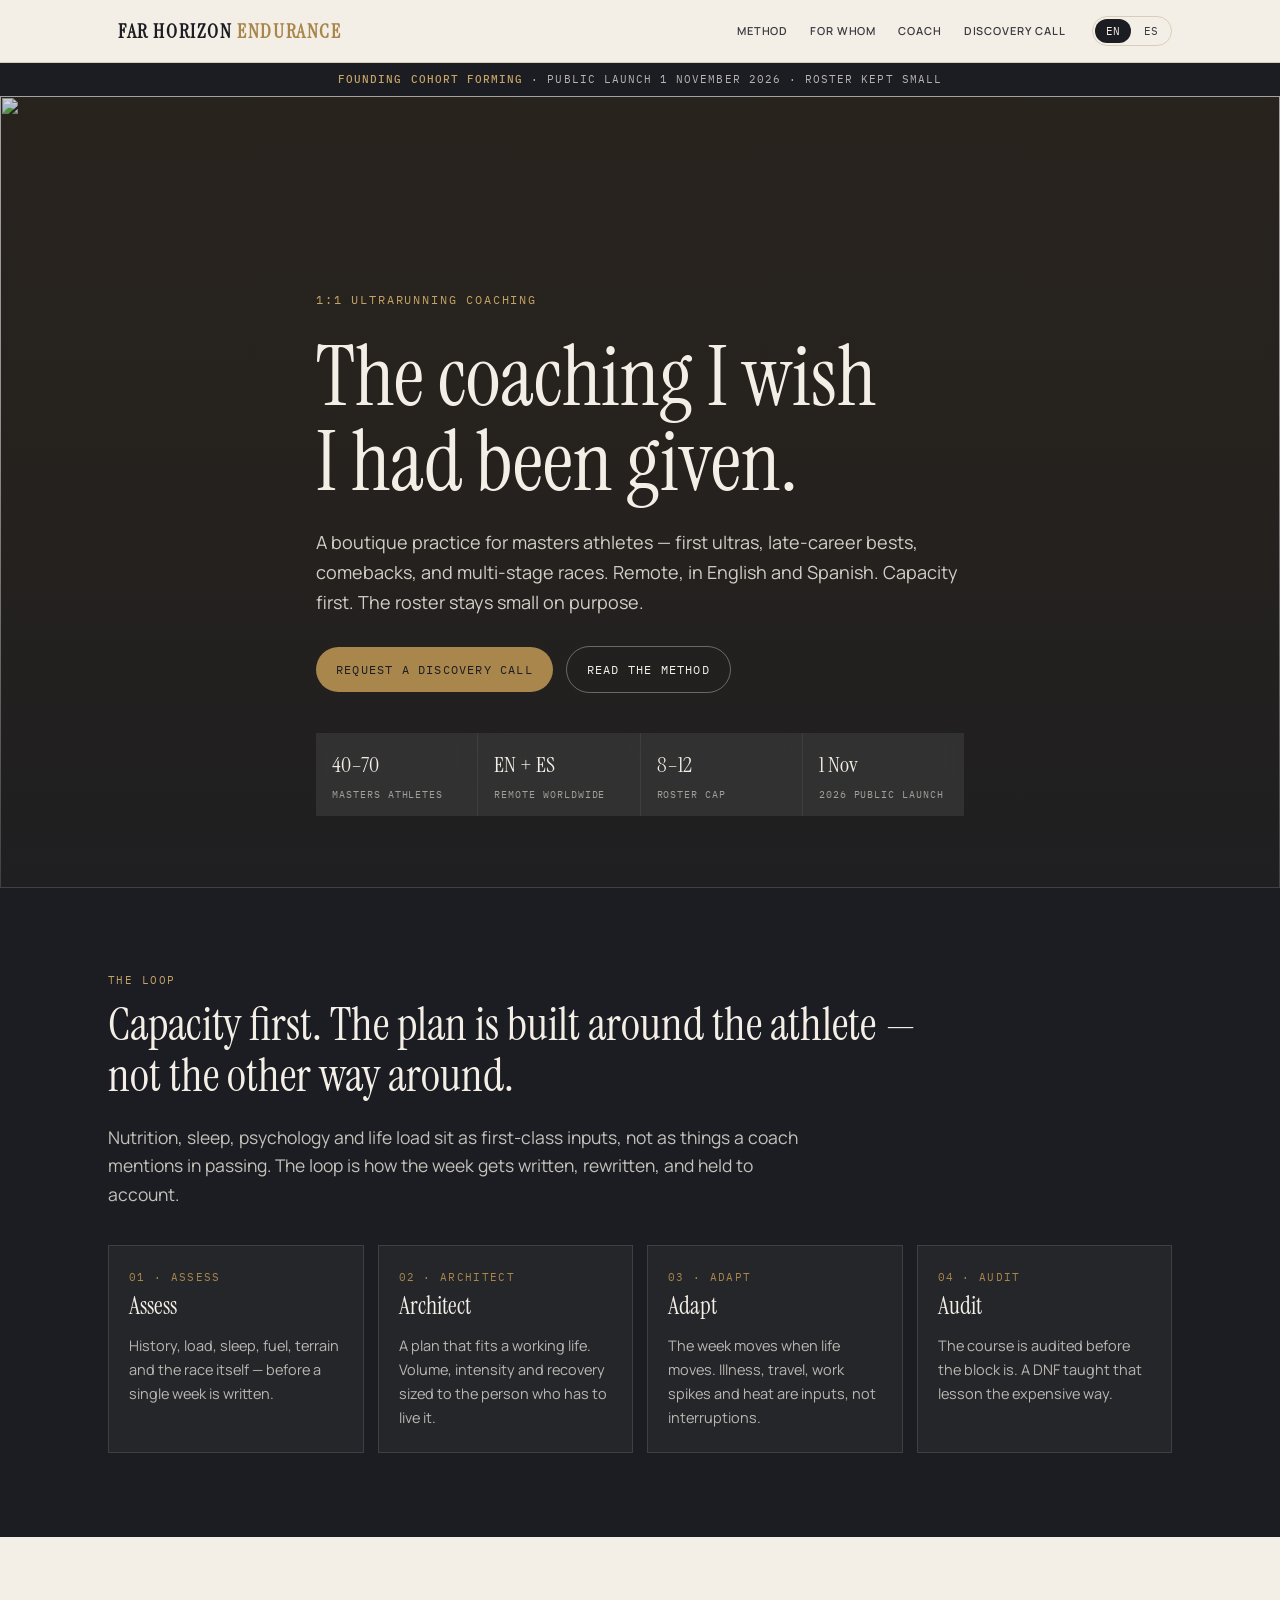
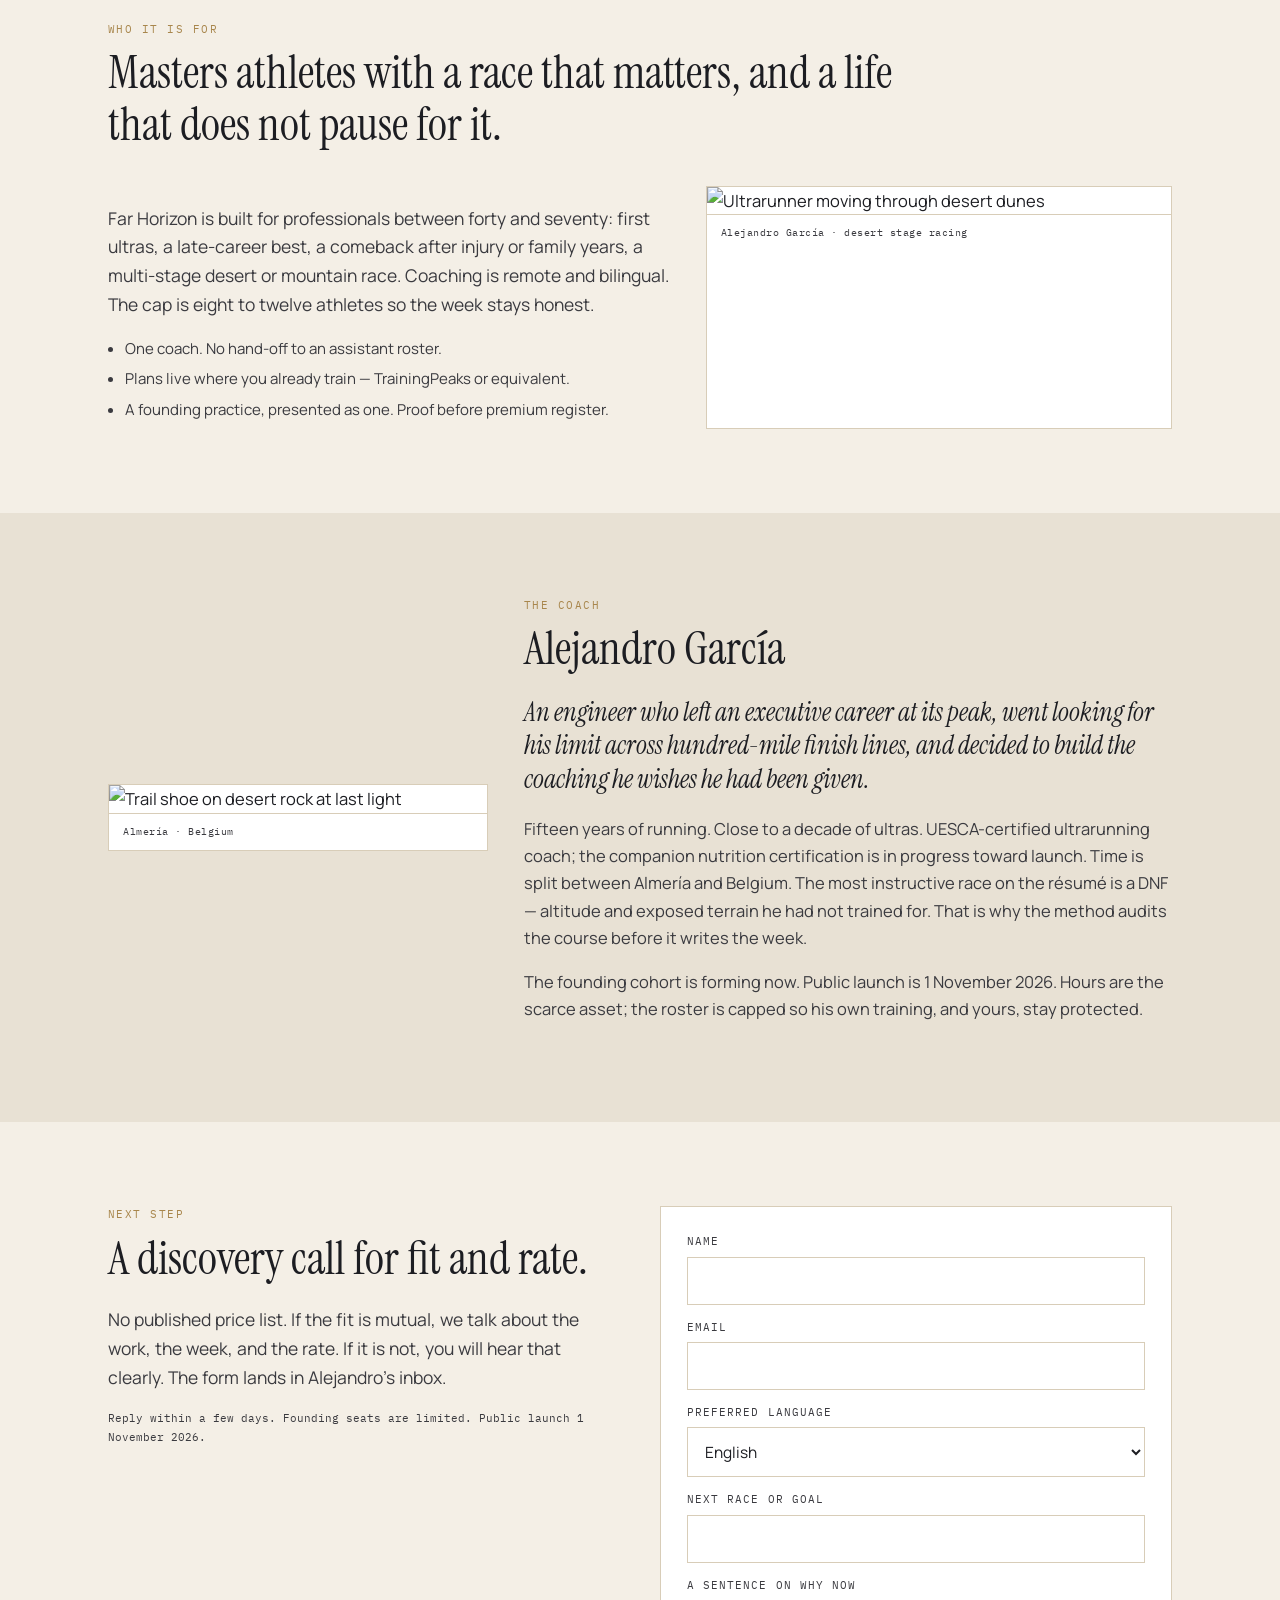
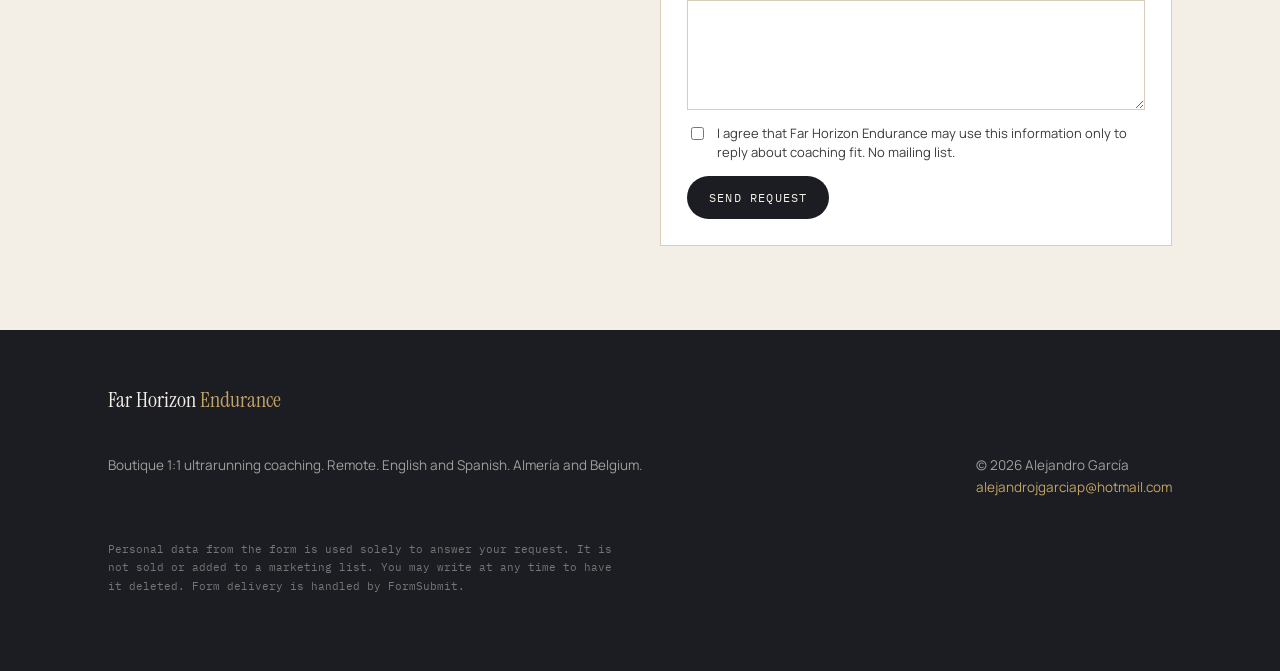
==== index.html @ e3e86d2b "Add launch homepage" ====
<!DOCTYPE html>
<html lang="en" data-lang="en">
<head>
<meta charset="UTF-8" />
<meta name="viewport" content="width=device-width, initial-scale=1" />
<title>Far Horizon Endurance · Ultrarunning coaching</title>
<meta name="description" content="Boutique 1:1 ultrarunning coaching for masters athletes. Remote, in English and Spanish. Founding cohort forming. Public launch 1 November 2026." />
<meta name="theme-color" content="#1C1D22" />
<link rel="preconnect" href="https://fonts.googleapis.com" />
<link rel="preconnect" href="https://fonts.gstatic.com" crossorigin />
<link href="https://fonts.googleapis.com/css2?family=Manrope:wght@400;500;600;700&family=Instrument+Serif:ital@0;1&family=IBM+Plex+Mono:wght@400;500&display=swap" rel="stylesheet" />
<style>
:root{--ink:#1C1D22;--graphite:#3A3A3F;--parchment:#F4EFE6;--sand:#E8E1D4;--dune:#D8CDB8;--gold:#A8864C;--gold-light:#C4A366;--paper:#FFFFFF;--serif:"Instrument Serif",serif;--sans:"Manrope",system-ui,sans-serif;--mono:"IBM Plex Mono",ui-monospace,monospace}
*{box-sizing:border-box}html{scroll-behavior:smooth}body{margin:0;background:var(--parchment);color:var(--ink);font-family:var(--sans);font-size:16.5px;line-height:1.65}
.i-es{display:none}html[data-lang="es"] .i-es{display:revert}html[data-lang="es"] .i-en{display:none}
.wrap{max-width:1120px;margin:0 auto;padding:0 28px}
nav{position:sticky;top:0;z-index:50;background:rgba(244,239,230,.92);backdrop-filter:blur(10px);border-bottom:1px solid var(--dune)}
nav .wrap{display:flex;align-items:center;gap:16px;height:62px}
.wordmark{font-family:var(--serif);font-size:20px;text-decoration:none;color:var(--ink)}
.wordmark em{color:var(--gold);font-style:normal}
nav .links{display:flex;gap:2px;margin-left:auto}
nav a{color:var(--graphite);text-decoration:none;font-size:11px;font-weight:600;letter-spacing:.08em;text-transform:uppercase;padding:6px 10px;border-radius:999px}
nav a:hover{background:var(--sand);color:var(--ink)}
.langs{display:flex;gap:2px;border:1px solid var(--dune);border-radius:999px;padding:2px}
.langs button{border:0;background:transparent;font-family:var(--mono);font-size:11px;padding:5px 11px;border-radius:999px;cursor:pointer;color:var(--graphite)}
.langs button.on{background:var(--ink);color:var(--parchment)}
.ribbon{background:var(--ink);color:rgba(244,239,230,.72);font-family:var(--mono);font-size:10.5px;letter-spacing:.10em;text-transform:uppercase;text-align:center;padding:8px 16px}
.ribbon b{color:var(--gold-light);font-weight:500}
.hero{position:relative;min-height:88vh;display:flex;align-items:flex-end;color:var(--parchment);overflow:hidden;background:#2a241c}
.hero img.bg{position:absolute;inset:0;width:100%;height:100%;object-fit:cover;object-position:center 42%}
.hero .veil{position:absolute;inset:0;background:linear-gradient(180deg,rgba(28,29,34,.18),rgba(28,29,34,.28) 40%,rgba(28,29,34,.78))}
.hero .wrap{position:relative;z-index:2;padding:0 28px 72px}
.kicker{font-family:var(--mono);font-size:11.5px;letter-spacing:.16em;text-transform:uppercase;color:var(--gold-light)}
.hero h1{font-family:var(--serif);font-weight:400;font-size:clamp(42px,7vw,84px);line-height:1.02;margin:.28em 0 .28em}
.hero p.lead{max-width:36em;color:rgba(244,239,230,.84);font-size:18px;margin:0 0 28px}
.cta{display:inline-flex;align-items:center;background:var(--gold);color:var(--ink);text-decoration:none;font-family:var(--mono);font-size:12px;letter-spacing:.10em;text-transform:uppercase;padding:13px 20px;border-radius:999px}
.cta.ghost{background:transparent;color:var(--parchment);border:1px solid rgba(244,239,230,.35);margin-left:10px}
.herometa{display:flex;flex-wrap:wrap;gap:1px;margin-top:40px;max-width:720px;background:rgba(244,239,230,.14)}
.herometa .hs{flex:1 1 160px;background:rgba(28,29,34,.35);backdrop-filter:blur(6px);padding:14px 16px}
.herometa .n{font-family:var(--serif);font-size:22px}
.herometa .l{font-family:var(--mono);font-size:9.5px;letter-spacing:.10em;text-transform:uppercase;color:rgba(244,239,230,.58);margin-top:3px}
section{padding:84px 0}section.alt{background:var(--sand)}section.dark{background:var(--ink);color:var(--parchment)}
h2{font-family:var(--serif);font-weight:400;font-size:clamp(30px,4.2vw,46px);line-height:1.12;margin:.2em 0 .45em;max-width:18em}
h3{font-family:var(--serif);font-weight:400;font-size:24px;margin:0 0 .3em}
.lead{max-width:700px;color:var(--graphite);font-size:17.5px}section.dark .lead{color:rgba(244,239,230,.78)}
.mlabel{font-family:var(--mono);font-size:10.5px;letter-spacing:.14em;text-transform:uppercase;color:var(--gold)}section.dark .mlabel{color:var(--gold-light)}
.steps{display:grid;grid-template-columns:repeat(4,1fr);gap:14px;margin-top:36px}
.step{background:var(--paper);border:1px solid var(--dune);padding:22px 20px}section.dark .step{background:rgba(244,239,230,.04);border-color:rgba(244,239,230,.12)}
.step .num{font-family:var(--mono);font-size:11px;color:var(--gold);letter-spacing:.12em}
.step p{color:var(--graphite);font-size:14.5px;margin:.55em 0 0}section.dark .step p{color:rgba(244,239,230,.72)}
.who{display:grid;grid-template-columns:1.1fr .9fr;gap:28px;margin-top:36px}
.card{background:var(--paper);border:1px solid var(--dune);padding:26px}
ul.clean{margin:.4em 0 0;padding-left:1.15em;color:var(--graphite);font-size:15px}ul.clean li{margin:.4em 0}
.photo{margin:0;border:1px solid var(--dune);background:var(--paper);overflow:hidden}
.photo img{display:block;width:100%;height:auto}
.photo figcaption{font-family:var(--mono);font-size:10px;letter-spacing:.05em;color:var(--graphite);padding:10px 14px;border-top:1px solid var(--dune)}
.coach{display:grid;grid-template-columns:minmax(240px,380px) 1fr;gap:36px;align-items:center}
.prose p{color:var(--graphite);margin:0 0 1em}
blockquote{font-family:var(--serif);font-style:italic;font-size:26px;line-height:1.3;margin:0 0 18px}
form{display:grid;gap:14px}
label{font-family:var(--mono);font-size:10.5px;letter-spacing:.10em;text-transform:uppercase;color:var(--graphite);display:grid;gap:6px}
input,select,textarea{font-family:var(--sans);font-size:15.5px;padding:12px 13px;border:1px solid var(--dune);background:var(--paper);color:var(--ink)}
textarea{min-height:110px;resize:vertical}
.consent{display:flex;gap:10px;align-items:flex-start;font-size:13px;color:var(--graphite);letter-spacing:0;text-transform:none;font-family:var(--sans);line-height:1.45}
button[type=submit]{justify-self:start;background:var(--ink);color:var(--parchment);border:0;font-family:var(--mono);font-size:12px;letter-spacing:.10em;text-transform:uppercase;padding:14px 22px;border-radius:999px;cursor:pointer}
.fine{font-family:var(--mono);font-size:11px;color:var(--graphite);line-height:1.7;margin-top:10px}
footer{background:var(--ink);color:rgba(244,239,230,.62);padding:52px 0 64px;font-size:13.5px}
footer .wordmark{color:var(--parchment);font-size:22px}footer a{color:var(--gold-light);text-decoration:none}
.footgrid{display:flex;justify-content:space-between;gap:24px;flex-wrap:wrap;margin-top:22px}
.callgrid{display:grid;grid-template-columns:1fr 1fr;gap:40px;align-items:start}
@media (max-width:860px){.callgrid,.who,.coach{grid-template-columns:1fr}nav .links{display:none}.steps{grid-template-columns:1fr 1fr}.cta.ghost{margin-left:0;margin-top:10px;display:inline-flex}}
@media (max-width:520px){.steps{grid-template-columns:1fr}}
</style>
</head>
<body>
<nav><div class="wrap">
<a class="wordmark" href="#">Far Horizon <em>Endurance</em></a>
<div class="links">
<a href="#method"><span class="i-en">Method</span><span class="i-es">Método</span></a>
<a href="#who"><span class="i-en">For whom</span><span class="i-es">Para quién</span></a>
<a href="#coach">Coach</a>
<a href="#call"><span class="i-en">Discovery call</span><span class="i-es">Llamada</span></a>
</div>
<div class="langs"><button id="b-en" class="on" type="button" onclick="setLang('en')">EN</button><button id="b-es" type="button" onclick="setLang('es')">ES</button></div>
</div></nav>
<div class="ribbon"><span class="i-en"><b>Founding cohort forming</b> · public launch 1 November 2026 · roster kept small</span><span class="i-es"><b>Cohorte fundacional en formación</b> · lanzamiento público 1 de noviembre 2026 · roster deliberadamente pequeño</span></div>
<header class="hero">
<img class="bg" alt="" src="img/horizon.jpg" />
<div class="veil"></div>
<div class="wrap">
<div class="kicker"><span class="i-en">1:1 ultrarunning coaching</span><span class="i-es">Coaching 1:1 de ultrarunning</span></div>
<h1><span class="i-en">The coaching I wish<br>I had been given.</span><span class="i-es">El coaching que me<br>hubiera gustado tener.</span></h1>
<p class="lead"><span class="i-en">A boutique practice for masters athletes — first ultras, late-career bests, comebacks, and multi-stage races. Remote, in English and Spanish. Capacity first. The roster stays small on purpose.</span><span class="i-es">Una práctica boutique para atletas máster — primeros ultras, mejores marcas tardías, regresos y carreras por etapas. En remoto, en inglés y español. Primero la capacidad. El roster se mantiene pequeño a propósito.</span></p>
<a class="cta" href="#call"><span class="i-en">Request a discovery call</span><span class="i-es">Pedir una llamada de descubrimiento</span></a>
<a class="cta ghost" href="#method"><span class="i-en">Read the method</span><span class="i-es">Leer el método</span></a>
<div class="herometa">
<div class="hs"><div class="n">40–70</div><div class="l"><span class="i-en">Masters athletes</span><span class="i-es">Atletas máster</span></div></div>
<div class="hs"><div class="n">EN + ES</div><div class="l"><span class="i-en">Remote worldwide</span><span class="i-es">Remoto en todo el mundo</span></div></div>
<div class="hs"><div class="n">8–12</div><div class="l"><span class="i-en">Roster cap</span><span class="i-es">Tope de roster</span></div></div>
<div class="hs"><div class="n">1 Nov</div><div class="l"><span class="i-en">2026 public launch</span><span class="i-es">Lanzamiento público 2026</span></div></div>
</div></div></header>
<section id="method" class="dark"><div class="wrap">
<div class="mlabel"><span class="i-en">The loop</span><span class="i-es">El ciclo</span></div>
<h2><span class="i-en">Capacity first. The plan is built around the athlete — not the other way around.</span><span class="i-es">Primero la capacidad. El plan se construye alrededor del atleta — no al revés.</span></h2>
<p class="lead"><span class="i-en">Nutrition, sleep, psychology and life load sit as first-class inputs, not as things a coach mentions in passing. The loop is how the week gets written, rewritten, and held to account.</span><span class="i-es">Nutrición, sueño, psicología y carga vital entran como insumos de primer orden, no como algo que el coach menciona de pasada. El ciclo es cómo se escribe, se reescribe y se rinde cuentas de cada semana.</span></p>
<div class="steps">
<div class="step"><div class="num">01 · ASSESS</div><h3><span class="i-en">Assess</span><span class="i-es">Evaluar</span></h3><p><span class="i-en">History, load, sleep, fuel, terrain and the race itself — before a single week is written.</span><span class="i-es">Historia, carga, sueño, nutrición, terreno y la propia carrera — antes de escribir una sola semana.</span></p></div>
<div class="step"><div class="num">02 · ARCHITECT</div><h3><span class="i-en">Architect</span><span class="i-es">Arquitectar</span></h3><p><span class="i-en">A plan that fits a working life. Volume, intensity and recovery sized to the person who has to live it.</span><span class="i-es">Un plan que cabe en una vida laboral. Volumen, intensidad y recuperación a la medida de quien tiene que vivirlo.</span></p></div>
<div class="step"><div class="num">03 · ADAPT</div><h3><span class="i-en">Adapt</span><span class="i-es">Adaptar</span></h3><p><span class="i-en">The week moves when life moves. Illness, travel, work spikes and heat are inputs, not interruptions.</span><span class="i-es">La semana se mueve cuando se mueve la vida. Enfermedad, viajes, picos de trabajo y calor son insumos, no interrupciones.</span></p></div>
<div class="step"><div class="num">04 · AUDIT</div><h3><span class="i-en">Audit</span><span class="i-es">Auditar</span></h3><p><span class="i-en">The course is audited before the block is. A DNF taught that lesson the expensive way.</span><span class="i-es">Se audita el recorrido antes que el bloque. Un DNF enseñó esa lección de la forma más cara.</span></p></div>
</div></div></section>
<section id="who"><div class="wrap">
<div class="mlabel"><span class="i-en">Who it is for</span><span class="i-es">Para quién</span></div>
<h2><span class="i-en">Masters athletes with a race that matters, and a life that does not pause for it.</span><span class="i-es">Atletas máster con una carrera que importa, y una vida que no se detiene por ella.</span></h2>
<div class="who"><div>
<p class="lead"><span class="i-en">Far Horizon is built for professionals between forty and seventy: first ultras, a late-career best, a comeback after injury or family years, a multi-stage desert or mountain race. Coaching is remote and bilingual. The cap is eight to twelve athletes so the week stays honest.</span><span class="i-es">Far Horizon está pensado para profesionales entre cuarenta y setenta años: un primer ultra, una mejor marca tardía, un regreso tras lesión o años de familia, una carrera por etapas en desierto o montaña. El coaching es remoto y bilingüe. El tope es de ocho a doce atletas para que la semana se mantenga honesta.</span></p>
<ul class="clean">
<li><span class="i-en">One coach. No hand-off to an assistant roster.</span><span class="i-es">Un solo coach. Sin ceder el roster a un asistente.</span></li>
<li><span class="i-en">Plans live where you already train — TrainingPeaks or equivalent.</span><span class="i-es">Los planes viven donde ya entrenas — TrainingPeaks o equivalente.</span></li>
<li><span class="i-en">A founding practice, presented as one. Proof before premium register.</span><span class="i-es">Una práctica fundacional, presentada como tal. Prueba antes que registro premium.</span></li>
</ul></div>
<figure class="photo"><img alt="Ultrarunner moving through desert dunes" src="img/alejandro-dunes.jpg" /><figcaption><span class="i-en">Alejandro García · desert stage racing</span><span class="i-es">Alejandro García · carreras por etapas en desierto</span></figcaption></figure>
</div></div></section>
<section id="coach" class="alt"><div class="wrap coach">
<figure class="photo"><img alt="Trail shoe on desert rock at last light" src="img/shoe.jpg" /><figcaption>Almería · Belgium</figcaption></figure>
<div class="prose">
<div class="mlabel"><span class="i-en">The coach</span><span class="i-es">El coach</span></div>
<h2>Alejandro García</h2>
<blockquote><span class="i-en">An engineer who left an executive career at its peak, went looking for his limit across hundred-mile finish lines, and decided to build the coaching he wishes he had been given.</span><span class="i-es">Un ingeniero que dejó una carrera ejecutiva en su cúspide, salió a buscar su límite a través de metas de cien millas, y decidió construir el coaching que le hubiera gustado tener.</span></blockquote>
<p><span class="i-en">Fifteen years of running. Close to a decade of ultras. UESCA-certified ultrarunning coach; the companion nutrition certification is in progress toward launch. Time is split between Almería and Belgium. The most instructive race on the résumé is a DNF — altitude and exposed terrain he had not trained for. That is why the method audits the course before it writes the week.</span><span class="i-es">Quince años corriendo. Cerca de una década de ultras. Coach de ultrarunning certificado por UESCA; la certificación compañera de nutrición avanza hacia el lanzamiento. El tiempo se reparte entre Almería y Bélgica. La carrera más instructiva del currículum es un DNF — altitud y terreno expuesto para los que no había entrenado. Por eso el método audita el recorrido antes de escribir la semana.</span></p>
<p><span class="i-en">The founding cohort is forming now. Public launch is 1 November 2026. Hours are the scarce asset; the roster is capped so his own training, and yours, stay protected.</span><span class="i-es">La cohorte fundacional se está formando ahora. El lanzamiento público es el 1 de noviembre de 2026. Las horas son el activo escaso; el roster está limitado para que su propio entrenamiento, y el tuyo, queden protegidos.</span></p>
</div></div></section>
<section id="call"><div class="wrap callgrid">
<div>
<div class="mlabel"><span class="i-en">Next step</span><span class="i-es">Siguiente paso</span></div>
<h2><span class="i-en">A discovery call for fit and rate.</span><span class="i-es">Una llamada de descubrimiento para encaje y tarifa.</span></h2>
<p class="lead"><span class="i-en">No published price list. If the fit is mutual, we talk about the work, the week, and the rate. If it is not, you will hear that clearly. The form lands in Alejandro’s inbox.</span><span class="i-es">No hay lista de precios publicada. Si el encaje es mutuo, hablamos del trabajo, de la semana y de la tarifa. Si no lo es, lo oirás con claridad. El formulario llega a la bandeja de Alejandro.</span></p>
<p class="fine"><span class="i-en">Reply within a few days. Founding seats are limited. Public launch 1 November 2026.</span><span class="i-es">Respuesta en unos días. Las plazas fundacionales son limitadas. Lanzamiento público el 1 de noviembre de 2026.</span></p>
</div>
<div class="card">
<form action="https://formsubmit.co/alejandrojgarciap@hotmail.com" method="POST">
<input type="hidden" name="_subject" value="Far Horizon — discovery call" />
<input type="hidden" name="_captcha" value="false" />
<input type="hidden" name="_template" value="table" />
<input type="text" name="_honey" style="display:none" tabindex="-1" autocomplete="off" />
<label><span class="i-en">Name</span><span class="i-es">Nombre</span><input required name="name" autocomplete="name" /></label>
<label><span class="i-en">Email</span><span class="i-es">Correo</span><input required type="email" name="email" autocomplete="email" /></label>
<label><span class="i-en">Preferred language</span><span class="i-es">Idioma preferido</span>
<select name="language"><option>English</option><option>Español</option><option>EN / ES</option></select></label>
<label><span class="i-en">Next race or goal</span><span class="i-es">Próxima carrera o objetivo</span><input name="goal" /></label>
<label><span class="i-en">A sentence on why now</span><span class="i-es">Una frase sobre el porqué ahora</span><textarea name="message"></textarea></label>
<label class="consent"><input required type="checkbox" name="consent" value="yes" />
<span class="i-en">I agree that Far Horizon Endurance may use this information only to reply about coaching fit. No mailing list.</span>
<span class="i-es">Acepto que Far Horizon Endurance use esta información solo para responder sobre el encaje de coaching. Sin lista de correo.</span></label>
<button type="submit"><span class="i-en">Send request</span><span class="i-es">Enviar solicitud</span></button>
</form>
</div></div></section>
<footer><div class="wrap">
<div class="wordmark">Far Horizon <em style="color:var(--gold-light);font-style:normal">Endurance</em></div>
<div class="footgrid">
<p><span class="i-en">Boutique 1:1 ultrarunning coaching. Remote. English and Spanish. Almería and Belgium.</span><span class="i-es">Coaching boutique 1:1 de ultrarunning. Remoto. Inglés y español. Almería y Bélgica.</span></p>
<p>© 2026 Alejandro García<br><a href="mailto:alejandrojgarciap@hotmail.com">alejandrojgarciap@hotmail.com</a></p>
</div>
<p class="fine" style="color:rgba(244,239,230,.42);margin-top:28px;max-width:46em"><span class="i-en">Personal data from the form is used solely to answer your request. It is not sold or added to a marketing list. You may write at any time to have it deleted. Form delivery is handled by FormSubmit.</span><span class="i-es">Los datos del formulario se usan solo para responder a tu solicitud. No se venden ni se añaden a una lista de marketing. Puedes escribir en cualquier momento para pedir su eliminación. El envío lo gestiona FormSubmit.</span></p>
</div></footer>
<script>
function setLang(l){document.documentElement.lang=l;document.documentElement.setAttribute('data-lang',l);document.getElementById('b-en').classList.toggle('on',l==='en');document.getElementById('b-es').classList.toggle('on',l==='es');try{localStorage.setItem('fh-lang',l)}catch(e){}}
(function(){try{var s=localStorage.getItem('fh-lang');if(!s&&navigator.language&&navigator.language.toLowerCase().startsWith('es'))s='es';if(s==='es')setLang('es')}catch(e){}})();
</script>
</body></html>
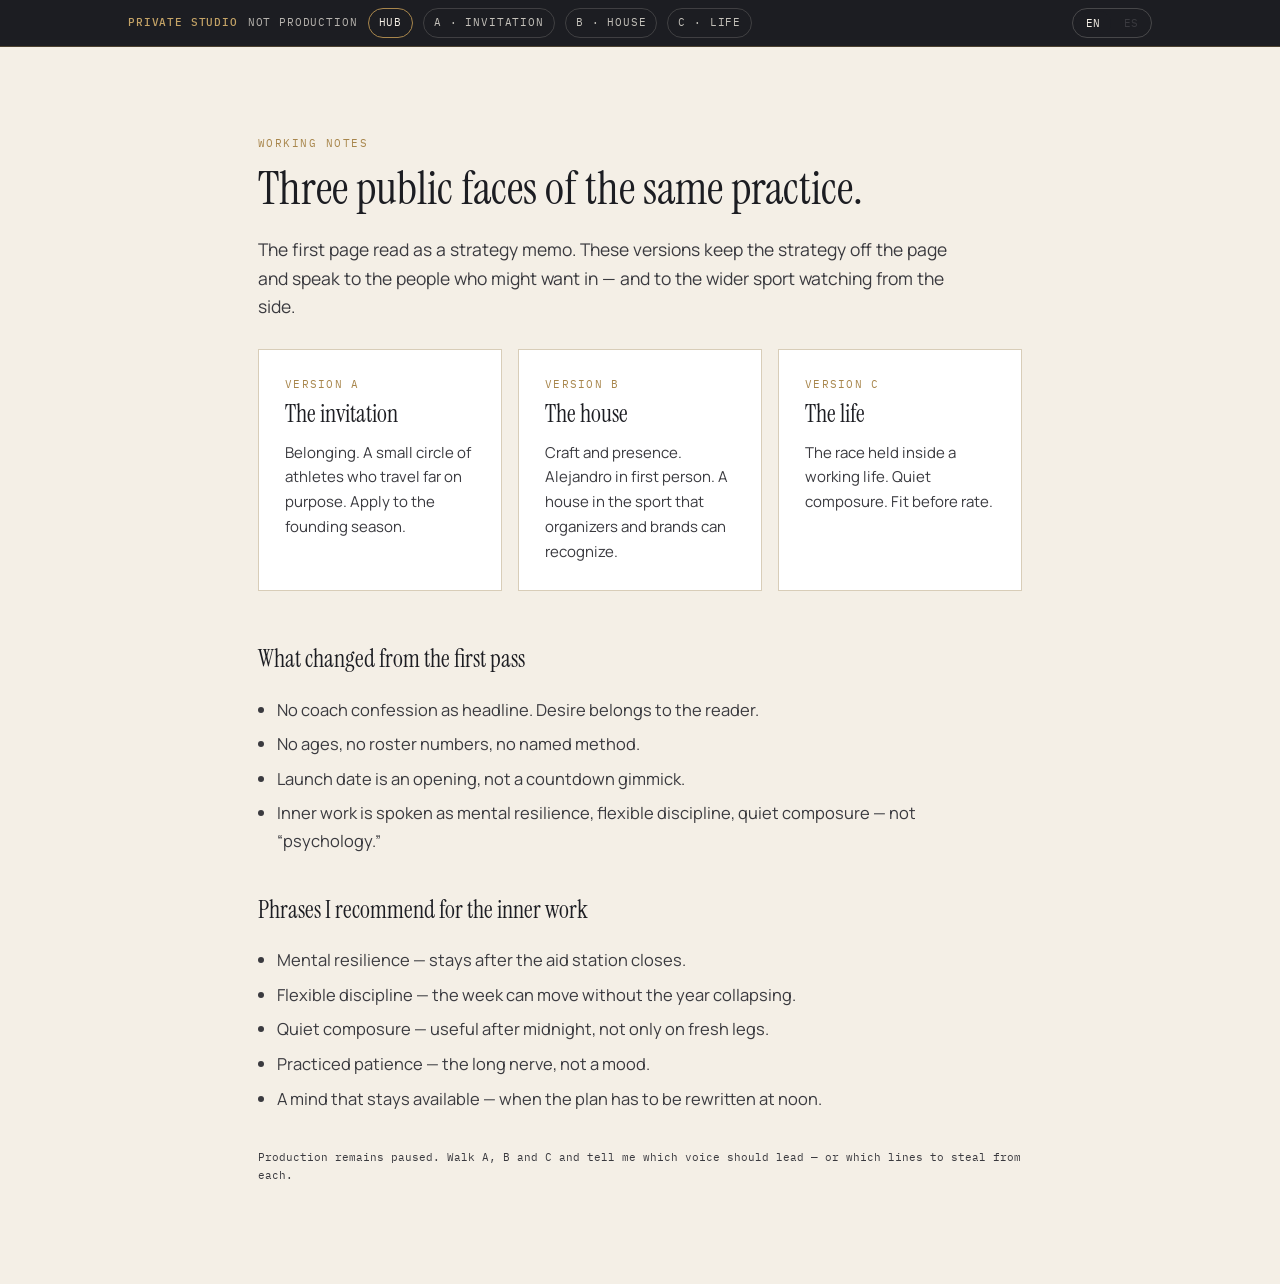
==== commit e18b9be1: "Add three public-facing site versions and review studio hub" ====
--- a/index.html
+++ b/index.html
@@ -3,168 +3,63 @@
 <head>
 <meta charset="UTF-8" />
 <meta name="viewport" content="width=device-width, initial-scale=1" />
-<title>Far Horizon Endurance · Ultrarunning coaching</title>
-<meta name="description" content="Boutique 1:1 ultrarunning coaching for masters athletes. Remote, in English and Spanish. Founding cohort forming. Public launch 1 November 2026." />
-<meta name="theme-color" content="#1C1D22" />
+<meta name="robots" content="noindex, nofollow" />
+<title>Far Horizon · Review studio</title>
 <link rel="preconnect" href="https://fonts.googleapis.com" />
 <link rel="preconnect" href="https://fonts.gstatic.com" crossorigin />
 <link href="https://fonts.googleapis.com/css2?family=Manrope:wght@400;500;600;700&family=Instrument+Serif:ital@0;1&family=IBM+Plex+Mono:wght@400;500&display=swap" rel="stylesheet" />
-<style>
-:root{--ink:#1C1D22;--graphite:#3A3A3F;--parchment:#F4EFE6;--sand:#E8E1D4;--dune:#D8CDB8;--gold:#A8864C;--gold-light:#C4A366;--paper:#FFFFFF;--serif:"Instrument Serif",serif;--sans:"Manrope",system-ui,sans-serif;--mono:"IBM Plex Mono",ui-monospace,monospace}
-*{box-sizing:border-box}html{scroll-behavior:smooth}body{margin:0;background:var(--parchment);color:var(--ink);font-family:var(--sans);font-size:16.5px;line-height:1.65}
-.i-es{display:none}html[data-lang="es"] .i-es{display:revert}html[data-lang="es"] .i-en{display:none}
-.wrap{max-width:1120px;margin:0 auto;padding:0 28px}
-nav{position:sticky;top:0;z-index:50;background:rgba(244,239,230,.92);backdrop-filter:blur(10px);border-bottom:1px solid var(--dune)}
-nav .wrap{display:flex;align-items:center;gap:16px;height:62px}
-.wordmark{font-family:var(--serif);font-size:20px;text-decoration:none;color:var(--ink)}
-.wordmark em{color:var(--gold);font-style:normal}
-nav .links{display:flex;gap:2px;margin-left:auto}
-nav a{color:var(--graphite);text-decoration:none;font-size:11px;font-weight:600;letter-spacing:.08em;text-transform:uppercase;padding:6px 10px;border-radius:999px}
-nav a:hover{background:var(--sand);color:var(--ink)}
-.langs{display:flex;gap:2px;border:1px solid var(--dune);border-radius:999px;padding:2px}
-.langs button{border:0;background:transparent;font-family:var(--mono);font-size:11px;padding:5px 11px;border-radius:999px;cursor:pointer;color:var(--graphite)}
-.langs button.on{background:var(--ink);color:var(--parchment)}
-.ribbon{background:var(--ink);color:rgba(244,239,230,.72);font-family:var(--mono);font-size:10.5px;letter-spacing:.10em;text-transform:uppercase;text-align:center;padding:8px 16px}
-.ribbon b{color:var(--gold-light);font-weight:500}
-.hero{position:relative;min-height:88vh;display:flex;align-items:flex-end;color:var(--parchment);overflow:hidden;background:#2a241c}
-.hero img.bg{position:absolute;inset:0;width:100%;height:100%;object-fit:cover;object-position:center 42%}
-.hero .veil{position:absolute;inset:0;background:linear-gradient(180deg,rgba(28,29,34,.18),rgba(28,29,34,.28) 40%,rgba(28,29,34,.78))}
-.hero .wrap{position:relative;z-index:2;padding:0 28px 72px}
-.kicker{font-family:var(--mono);font-size:11.5px;letter-spacing:.16em;text-transform:uppercase;color:var(--gold-light)}
-.hero h1{font-family:var(--serif);font-weight:400;font-size:clamp(42px,7vw,84px);line-height:1.02;margin:.28em 0 .28em}
-.hero p.lead{max-width:36em;color:rgba(244,239,230,.84);font-size:18px;margin:0 0 28px}
-.cta{display:inline-flex;align-items:center;background:var(--gold);color:var(--ink);text-decoration:none;font-family:var(--mono);font-size:12px;letter-spacing:.10em;text-transform:uppercase;padding:13px 20px;border-radius:999px}
-.cta.ghost{background:transparent;color:var(--parchment);border:1px solid rgba(244,239,230,.35);margin-left:10px}
-.herometa{display:flex;flex-wrap:wrap;gap:1px;margin-top:40px;max-width:720px;background:rgba(244,239,230,.14)}
-.herometa .hs{flex:1 1 160px;background:rgba(28,29,34,.35);backdrop-filter:blur(6px);padding:14px 16px}
-.herometa .n{font-family:var(--serif);font-size:22px}
-.herometa .l{font-family:var(--mono);font-size:9.5px;letter-spacing:.10em;text-transform:uppercase;color:rgba(244,239,230,.58);margin-top:3px}
-section{padding:84px 0}section.alt{background:var(--sand)}section.dark{background:var(--ink);color:var(--parchment)}
-h2{font-family:var(--serif);font-weight:400;font-size:clamp(30px,4.2vw,46px);line-height:1.12;margin:.2em 0 .45em;max-width:18em}
-h3{font-family:var(--serif);font-weight:400;font-size:24px;margin:0 0 .3em}
-.lead{max-width:700px;color:var(--graphite);font-size:17.5px}section.dark .lead{color:rgba(244,239,230,.78)}
-.mlabel{font-family:var(--mono);font-size:10.5px;letter-spacing:.14em;text-transform:uppercase;color:var(--gold)}section.dark .mlabel{color:var(--gold-light)}
-.steps{display:grid;grid-template-columns:repeat(4,1fr);gap:14px;margin-top:36px}
-.step{background:var(--paper);border:1px solid var(--dune);padding:22px 20px}section.dark .step{background:rgba(244,239,230,.04);border-color:rgba(244,239,230,.12)}
-.step .num{font-family:var(--mono);font-size:11px;color:var(--gold);letter-spacing:.12em}
-.step p{color:var(--graphite);font-size:14.5px;margin:.55em 0 0}section.dark .step p{color:rgba(244,239,230,.72)}
-.who{display:grid;grid-template-columns:1.1fr .9fr;gap:28px;margin-top:36px}
-.card{background:var(--paper);border:1px solid var(--dune);padding:26px}
-ul.clean{margin:.4em 0 0;padding-left:1.15em;color:var(--graphite);font-size:15px}ul.clean li{margin:.4em 0}
-.photo{margin:0;border:1px solid var(--dune);background:var(--paper);overflow:hidden}
-.photo img{display:block;width:100%;height:auto}
-.photo figcaption{font-family:var(--mono);font-size:10px;letter-spacing:.05em;color:var(--graphite);padding:10px 14px;border-top:1px solid var(--dune)}
-.coach{display:grid;grid-template-columns:minmax(240px,380px) 1fr;gap:36px;align-items:center}
-.prose p{color:var(--graphite);margin:0 0 1em}
-blockquote{font-family:var(--serif);font-style:italic;font-size:26px;line-height:1.3;margin:0 0 18px}
-form{display:grid;gap:14px}
-label{font-family:var(--mono);font-size:10.5px;letter-spacing:.10em;text-transform:uppercase;color:var(--graphite);display:grid;gap:6px}
-input,select,textarea{font-family:var(--sans);font-size:15.5px;padding:12px 13px;border:1px solid var(--dune);background:var(--paper);color:var(--ink)}
-textarea{min-height:110px;resize:vertical}
-.consent{display:flex;gap:10px;align-items:flex-start;font-size:13px;color:var(--graphite);letter-spacing:0;text-transform:none;font-family:var(--sans);line-height:1.45}
-button[type=submit]{justify-self:start;background:var(--ink);color:var(--parchment);border:0;font-family:var(--mono);font-size:12px;letter-spacing:.10em;text-transform:uppercase;padding:14px 22px;border-radius:999px;cursor:pointer}
-.fine{font-family:var(--mono);font-size:11px;color:var(--graphite);line-height:1.7;margin-top:10px}
-footer{background:var(--ink);color:rgba(244,239,230,.62);padding:52px 0 64px;font-size:13.5px}
-footer .wordmark{color:var(--parchment);font-size:22px}footer a{color:var(--gold-light);text-decoration:none}
-.footgrid{display:flex;justify-content:space-between;gap:24px;flex-wrap:wrap;margin-top:22px}
-.callgrid{display:grid;grid-template-columns:1fr 1fr;gap:40px;align-items:start}
-@media (max-width:860px){.callgrid,.who,.coach{grid-template-columns:1fr}nav .links{display:none}.steps{grid-template-columns:1fr 1fr}.cta.ghost{margin-left:0;margin-top:10px;display:inline-flex}}
-@media (max-width:520px){.steps{grid-template-columns:1fr}}
-</style>
+<link rel="stylesheet" href="css/studio.css" />
 </head>
 <body>
-<nav><div class="wrap">
-<a class="wordmark" href="#">Far Horizon <em>Endurance</em></a>
-<div class="links">
-<a href="#method"><span class="i-en">Method</span><span class="i-es">Método</span></a>
-<a href="#who"><span class="i-en">For whom</span><span class="i-es">Para quién</span></a>
-<a href="#coach">Coach</a>
-<a href="#call"><span class="i-en">Discovery call</span><span class="i-es">Llamada</span></a>
-</div>
-<div class="langs"><button id="b-en" class="on" type="button" onclick="setLang('en')">EN</button><button id="b-es" type="button" onclick="setLang('es')">ES</button></div>
-</div></nav>
-<div class="ribbon"><span class="i-en"><b>Founding cohort forming</b> · public launch 1 November 2026 · roster kept small</span><span class="i-es"><b>Cohorte fundacional en formación</b> · lanzamiento público 1 de noviembre 2026 · roster deliberadamente pequeño</span></div>
-<header class="hero">
-<img class="bg" alt="" src="img/horizon.jpg" />
-<div class="veil"></div>
-<div class="wrap">
-<div class="kicker"><span class="i-en">1:1 ultrarunning coaching</span><span class="i-es">Coaching 1:1 de ultrarunning</span></div>
-<h1><span class="i-en">The coaching I wish<br>I had been given.</span><span class="i-es">El coaching que me<br>hubiera gustado tener.</span></h1>
-<p class="lead"><span class="i-en">A boutique practice for masters athletes — first ultras, late-career bests, comebacks, and multi-stage races. Remote, in English and Spanish. Capacity first. The roster stays small on purpose.</span><span class="i-es">Una práctica boutique para atletas máster — primeros ultras, mejores marcas tardías, regresos y carreras por etapas. En remoto, en inglés y español. Primero la capacidad. El roster se mantiene pequeño a propósito.</span></p>
-<a class="cta" href="#call"><span class="i-en">Request a discovery call</span><span class="i-es">Pedir una llamada de descubrimiento</span></a>
-<a class="cta ghost" href="#method"><span class="i-en">Read the method</span><span class="i-es">Leer el método</span></a>
-<div class="herometa">
-<div class="hs"><div class="n">40–70</div><div class="l"><span class="i-en">Masters athletes</span><span class="i-es">Atletas máster</span></div></div>
-<div class="hs"><div class="n">EN + ES</div><div class="l"><span class="i-en">Remote worldwide</span><span class="i-es">Remoto en todo el mundo</span></div></div>
-<div class="hs"><div class="n">8–12</div><div class="l"><span class="i-en">Roster cap</span><span class="i-es">Tope de roster</span></div></div>
-<div class="hs"><div class="n">1 Nov</div><div class="l"><span class="i-en">2026 public launch</span><span class="i-es">Lanzamiento público 2026</span></div></div>
-</div></div></header>
-<section id="method" class="dark"><div class="wrap">
-<div class="mlabel"><span class="i-en">The loop</span><span class="i-es">El ciclo</span></div>
-<h2><span class="i-en">Capacity first. The plan is built around the athlete — not the other way around.</span><span class="i-es">Primero la capacidad. El plan se construye alrededor del atleta — no al revés.</span></h2>
-<p class="lead"><span class="i-en">Nutrition, sleep, psychology and life load sit as first-class inputs, not as things a coach mentions in passing. The loop is how the week gets written, rewritten, and held to account.</span><span class="i-es">Nutrición, sueño, psicología y carga vital entran como insumos de primer orden, no como algo que el coach menciona de pasada. El ciclo es cómo se escribe, se reescribe y se rinde cuentas de cada semana.</span></p>
-<div class="steps">
-<div class="step"><div class="num">01 · ASSESS</div><h3><span class="i-en">Assess</span><span class="i-es">Evaluar</span></h3><p><span class="i-en">History, load, sleep, fuel, terrain and the race itself — before a single week is written.</span><span class="i-es">Historia, carga, sueño, nutrición, terreno y la propia carrera — antes de escribir una sola semana.</span></p></div>
-<div class="step"><div class="num">02 · ARCHITECT</div><h3><span class="i-en">Architect</span><span class="i-es">Arquitectar</span></h3><p><span class="i-en">A plan that fits a working life. Volume, intensity and recovery sized to the person who has to live it.</span><span class="i-es">Un plan que cabe en una vida laboral. Volumen, intensidad y recuperación a la medida de quien tiene que vivirlo.</span></p></div>
-<div class="step"><div class="num">03 · ADAPT</div><h3><span class="i-en">Adapt</span><span class="i-es">Adaptar</span></h3><p><span class="i-en">The week moves when life moves. Illness, travel, work spikes and heat are inputs, not interruptions.</span><span class="i-es">La semana se mueve cuando se mueve la vida. Enfermedad, viajes, picos de trabajo y calor son insumos, no interrupciones.</span></p></div>
-<div class="step"><div class="num">04 · AUDIT</div><h3><span class="i-en">Audit</span><span class="i-es">Auditar</span></h3><p><span class="i-en">The course is audited before the block is. A DNF taught that lesson the expensive way.</span><span class="i-es">Se audita el recorrido antes que el bloque. Un DNF enseñó esa lección de la forma más cara.</span></p></div>
-</div></div></section>
-<section id="who"><div class="wrap">
-<div class="mlabel"><span class="i-en">Who it is for</span><span class="i-es">Para quién</span></div>
-<h2><span class="i-en">Masters athletes with a race that matters, and a life that does not pause for it.</span><span class="i-es">Atletas máster con una carrera que importa, y una vida que no se detiene por ella.</span></h2>
-<div class="who"><div>
-<p class="lead"><span class="i-en">Far Horizon is built for professionals between forty and seventy: first ultras, a late-career best, a comeback after injury or family years, a multi-stage desert or mountain race. Coaching is remote and bilingual. The cap is eight to twelve athletes so the week stays honest.</span><span class="i-es">Far Horizon está pensado para profesionales entre cuarenta y setenta años: un primer ultra, una mejor marca tardía, un regreso tras lesión o años de familia, una carrera por etapas en desierto o montaña. El coaching es remoto y bilingüe. El tope es de ocho a doce atletas para que la semana se mantenga honesta.</span></p>
-<ul class="clean">
-<li><span class="i-en">One coach. No hand-off to an assistant roster.</span><span class="i-es">Un solo coach. Sin ceder el roster a un asistente.</span></li>
-<li><span class="i-en">Plans live where you already train — TrainingPeaks or equivalent.</span><span class="i-es">Los planes viven donde ya entrenas — TrainingPeaks o equivalente.</span></li>
-<li><span class="i-en">A founding practice, presented as one. Proof before premium register.</span><span class="i-es">Una práctica fundacional, presentada como tal. Prueba antes que registro premium.</span></li>
-</ul></div>
-<figure class="photo"><img alt="Ultrarunner moving through desert dunes" src="img/alejandro-dunes.jpg" /><figcaption><span class="i-en">Alejandro García · desert stage racing</span><span class="i-es">Alejandro García · carreras por etapas en desierto</span></figcaption></figure>
-</div></div></section>
-<section id="coach" class="alt"><div class="wrap coach">
-<figure class="photo"><img alt="Trail shoe on desert rock at last light" src="img/shoe.jpg" /><figcaption>Almería · Belgium</figcaption></figure>
-<div class="prose">
-<div class="mlabel"><span class="i-en">The coach</span><span class="i-es">El coach</span></div>
-<h2>Alejandro García</h2>
-<blockquote><span class="i-en">An engineer who left an executive career at its peak, went looking for his limit across hundred-mile finish lines, and decided to build the coaching he wishes he had been given.</span><span class="i-es">Un ingeniero que dejó una carrera ejecutiva en su cúspide, salió a buscar su límite a través de metas de cien millas, y decidió construir el coaching que le hubiera gustado tener.</span></blockquote>
-<p><span class="i-en">Fifteen years of running. Close to a decade of ultras. UESCA-certified ultrarunning coach; the companion nutrition certification is in progress toward launch. Time is split between Almería and Belgium. The most instructive race on the résumé is a DNF — altitude and exposed terrain he had not trained for. That is why the method audits the course before it writes the week.</span><span class="i-es">Quince años corriendo. Cerca de una década de ultras. Coach de ultrarunning certificado por UESCA; la certificación compañera de nutrición avanza hacia el lanzamiento. El tiempo se reparte entre Almería y Bélgica. La carrera más instructiva del currículum es un DNF — altitud y terreno expuesto para los que no había entrenado. Por eso el método audita el recorrido antes de escribir la semana.</span></p>
-<p><span class="i-en">The founding cohort is forming now. Public launch is 1 November 2026. Hours are the scarce asset; the roster is capped so his own training, and yours, stay protected.</span><span class="i-es">La cohorte fundacional se está formando ahora. El lanzamiento público es el 1 de noviembre de 2026. Las horas son el activo escaso; el roster está limitado para que su propio entrenamiento, y el tuyo, queden protegidos.</span></p>
-</div></div></section>
-<section id="call"><div class="wrap callgrid">
-<div>
-<div class="mlabel"><span class="i-en">Next step</span><span class="i-es">Siguiente paso</span></div>
-<h2><span class="i-en">A discovery call for fit and rate.</span><span class="i-es">Una llamada de descubrimiento para encaje y tarifa.</span></h2>
-<p class="lead"><span class="i-en">No published price list. If the fit is mutual, we talk about the work, the week, and the rate. If it is not, you will hear that clearly. The form lands in Alejandro’s inbox.</span><span class="i-es">No hay lista de precios publicada. Si el encaje es mutuo, hablamos del trabajo, de la semana y de la tarifa. Si no lo es, lo oirás con claridad. El formulario llega a la bandeja de Alejandro.</span></p>
-<p class="fine"><span class="i-en">Reply within a few days. Founding seats are limited. Public launch 1 November 2026.</span><span class="i-es">Respuesta en unos días. Las plazas fundacionales son limitadas. Lanzamiento público el 1 de noviembre de 2026.</span></p>
-</div>
-<div class="card">
-<form action="https://formsubmit.co/alejandrojgarciap@hotmail.com" method="POST">
-<input type="hidden" name="_subject" value="Far Horizon — discovery call" />
-<input type="hidden" name="_captcha" value="false" />
-<input type="hidden" name="_template" value="table" />
-<input type="text" name="_honey" style="display:none" tabindex="-1" autocomplete="off" />
-<label><span class="i-en">Name</span><span class="i-es">Nombre</span><input required name="name" autocomplete="name" /></label>
-<label><span class="i-en">Email</span><span class="i-es">Correo</span><input required type="email" name="email" autocomplete="email" /></label>
-<label><span class="i-en">Preferred language</span><span class="i-es">Idioma preferido</span>
-<select name="language"><option>English</option><option>Español</option><option>EN / ES</option></select></label>
-<label><span class="i-en">Next race or goal</span><span class="i-es">Próxima carrera o objetivo</span><input name="goal" /></label>
-<label><span class="i-en">A sentence on why now</span><span class="i-es">Una frase sobre el porqué ahora</span><textarea name="message"></textarea></label>
-<label class="consent"><input required type="checkbox" name="consent" value="yes" />
-<span class="i-en">I agree that Far Horizon Endurance may use this information only to reply about coaching fit. No mailing list.</span>
-<span class="i-es">Acepto que Far Horizon Endurance use esta información solo para responder sobre el encaje de coaching. Sin lista de correo.</span></label>
-<button type="submit"><span class="i-en">Send request</span><span class="i-es">Enviar solicitud</span></button>
-</form>
-</div></div></section>
-<footer><div class="wrap">
-<div class="wordmark">Far Horizon <em style="color:var(--gold-light);font-style:normal">Endurance</em></div>
-<div class="footgrid">
-<p><span class="i-en">Boutique 1:1 ultrarunning coaching. Remote. English and Spanish. Almería and Belgium.</span><span class="i-es">Coaching boutique 1:1 de ultrarunning. Remoto. Inglés y español. Almería y Bélgica.</span></p>
-<p>© 2026 Alejandro García<br><a href="mailto:alejandrojgarciap@hotmail.com">alejandrojgarciap@hotmail.com</a></p>
-</div>
-<p class="fine" style="color:rgba(244,239,230,.42);margin-top:28px;max-width:46em"><span class="i-en">Personal data from the form is used solely to answer your request. It is not sold or added to a marketing list. You may write at any time to have it deleted. Form delivery is handled by FormSubmit.</span><span class="i-es">Los datos del formulario se usan solo para responder a tu solicitud. No se venden ni se añaden a una lista de marketing. Puedes escribir en cualquier momento para pedir su eliminación. El envío lo gestiona FormSubmit.</span></p>
-</div></footer>
+<div class="studio"><div class="wrap">
+  <b>Private studio</b>
+  <span class="i-en">not production</span><span class="i-es">no es producción</span>
+  <a class="on" href="index.html">Hub</a>
+  <a href="a.html">A · Invitation</a>
+  <a href="b.html">B · House</a>
+  <a href="c.html">C · Life</a>
+  <div class="langs" style="margin-left:auto;border-color:rgba(244,239,230,.2)">
+    <button id="b-en" class="on" type="button" onclick="setLang('en')">EN</button>
+    <button id="b-es" type="button" onclick="setLang('es')">ES</button>
+  </div>
+</div></div>
+<section>
+  <div class="wrap notes">
+    <div class="mlabel"><span class="i-en">Working notes</span><span class="i-es">Notas de trabajo</span></div>
+    <h2><span class="i-en">Three public faces of the same practice.</span><span class="i-es">Tres caras públicas de la misma práctica.</span></h2>
+    <p class="lead"><span class="i-en">The first page read as a strategy memo. These versions keep the strategy off the page and speak to the people who might want in — and to the wider sport watching from the side.</span><span class="i-es">La primera página se leía como un memorándum de estrategia. Estas versiones dejan la estrategia fuera y hablan a quien podría querer entrar — y al deporte que observa desde un lado.</span></p>
+    <div class="compare">
+      <a class="card" href="a.html"><div class="ver">Version A</div><h3><span class="i-en">The invitation</span><span class="i-es">La invitación</span></h3><p><span class="i-en">Belonging. A small circle of athletes who travel far on purpose. Apply to the founding season.</span><span class="i-es">Pertenencia. Un círculo reducido de atletas que viajan lejos a propósito. Solicitar la temporada fundacional.</span></p></a>
+      <a class="card" href="b.html"><div class="ver">Version B</div><h3><span class="i-en">The house</span><span class="i-es">La casa</span></h3><p><span class="i-en">Craft and presence. Alejandro in first person. A house in the sport that organizers and brands can recognize.</span><span class="i-es">Oficio y presencia. Alejandro en primera persona. Una casa en el deporte que organizadores y marcas pueden reconocer.</span></p></a>
+      <a class="card" href="c.html"><div class="ver">Version C</div><h3><span class="i-en">The life</span><span class="i-es">La vida</span></h3><p><span class="i-en">The race held inside a working life. Quiet composure. Fit before rate.</span><span class="i-es">La carrera sostenida dentro de una vida laboral. Compostura quieta. Encaje antes que tarifa.</span></p></a>
+    </div>
+    <h3 style="margin-top:48px"><span class="i-en">What changed from the first pass</span><span class="i-es">Qué cambia respecto a la primera versión</span></h3>
+    <ul>
+      <li><span class="i-en">No coach confession as headline. Desire belongs to the reader.</span><span class="i-es">Sin confesión del coach como titular. El deseo pertenece a quien lee.</span></li>
+      <li><span class="i-en">No ages, no roster numbers, no named method.</span><span class="i-es">Sin edades, sin cifras de roster, sin método nombrado.</span></li>
+      <li><span class="i-en">Launch date is an opening, not a countdown gimmick.</span><span class="i-es">La fecha de lanzamiento es una apertura, no un truco de cuenta atrás.</span></li>
+      <li><span class="i-en">Inner work is spoken as mental resilience, flexible discipline, quiet composure — not “psychology.”</span><span class="i-es">El trabajo interior se dice como resiliencia mental, disciplina flexible, compostura quieta — no “psicología”.</span></li>
+    </ul>
+    <h3 style="margin-top:36px"><span class="i-en">Phrases I recommend for the inner work</span><span class="i-es">Frases que recomiendo para el trabajo interior</span></h3>
+    <ul>
+      <li><span class="i-en">Mental resilience — stays after the aid station closes.</span><span class="i-es">Resiliencia mental — permanece cuando cierra el avituallamiento.</span></li>
+      <li><span class="i-en">Flexible discipline — the week can move without the year collapsing.</span><span class="i-es">Disciplina flexible — la semana puede moverse sin que se caiga el año.</span></li>
+      <li><span class="i-en">Quiet composure — useful after midnight, not only on fresh legs.</span><span class="i-es">Compostura quieta — útil después de medianoche, no solo con piernas frescas.</span></li>
+      <li><span class="i-en">Practiced patience — the long nerve, not a mood.</span><span class="i-es">Paciencia practicada — el nervio largo, no un estado de ánimo.</span></li>
+      <li><span class="i-en">A mind that stays available — when the plan has to be rewritten at noon.</span><span class="i-es">Una mente que sigue disponible — cuando el plan hay que reescribirlo al mediodía.</span></li>
+    </ul>
+    <p class="fine" style="margin-top:36px"><span class="i-en">Production remains paused. Walk A, B and C and tell me which voice should lead — or which lines to steal from each.</span><span class="i-es">La producción sigue en pausa. Recorre A, B y C y dime qué voz debe liderar — o qué frases tomar de cada una.</span></p>
+  </div>
+</section>
 <script>
-function setLang(l){document.documentElement.lang=l;document.documentElement.setAttribute('data-lang',l);document.getElementById('b-en').classList.toggle('on',l==='en');document.getElementById('b-es').classList.toggle('on',l==='es');try{localStorage.setItem('fh-lang',l)}catch(e){}}
-(function(){try{var s=localStorage.getItem('fh-lang');if(!s&&navigator.language&&navigator.language.toLowerCase().startsWith('es'))s='es';if(s==='es')setLang('es')}catch(e){}})();
+function setLang(l){
+  document.documentElement.lang=l;
+  document.documentElement.setAttribute('data-lang',l);
+  document.getElementById('b-en').classList.toggle('on',l==='en');
+  document.getElementById('b-es').classList.toggle('on',l==='es');
+  try{localStorage.setItem('fh-lang',l)}catch(e){}
+}
+try{var s=localStorage.getItem('fh-lang'); if(s) setLang(s)}catch(e){}
 </script>
-</body></html>
+</body>
+</html>
--- a/css/studio.css
+++ b/css/studio.css
@@ -0,0 +1,85 @@
+:root{
+  --ink:#1C1D22; --graphite:#3A3A3F; --parchment:#F4EFE6; --sand:#E8E1D4; --dune:#D8CDB8;
+  --gold:#A8864C; --gold-light:#C4A366; --paper:#FFFFFF; --night:#1F2A3A;
+  --serif:"Instrument Serif","Times New Roman",serif;
+  --sans:"Manrope",system-ui,sans-serif;
+  --mono:"IBM Plex Mono",ui-monospace,monospace;
+}
+*{box-sizing:border-box}
+html{scroll-behavior:smooth}
+body{margin:0;background:var(--parchment);color:var(--ink);font-family:var(--sans);font-size:16.5px;line-height:1.65}
+.i-es{display:none}
+html[data-lang="es"] .i-es{display:revert}
+html[data-lang="es"] .i-en{display:none}
+.wrap{max-width:1080px;margin:0 auto;padding:0 28px}
+.studio{position:sticky;top:0;z-index:80;background:#1C1D22;color:rgba(244,239,230,.72);font-family:var(--mono);font-size:10.5px;letter-spacing:.08em;text-transform:uppercase;border-bottom:1px solid rgba(168,134,76,.35)}
+.studio .wrap{display:flex;align-items:center;gap:10px;min-height:42px;flex-wrap:wrap;padding:8px 28px}
+.studio b{color:var(--gold-light);font-weight:500}
+.studio a{color:rgba(244,239,230,.78);text-decoration:none;padding:5px 10px;border:1px solid rgba(244,239,230,.16);border-radius:999px}
+.studio a.on,.studio a:hover{border-color:var(--gold);color:var(--parchment)}
+nav{position:sticky;top:42px;z-index:50;background:rgba(244,239,230,.92);backdrop-filter:blur(10px);border-bottom:1px solid var(--dune)}
+nav .wrap{display:flex;align-items:center;gap:16px;height:62px}
+.wordmark{font-family:var(--serif);font-size:20px;text-decoration:none;color:var(--ink);letter-spacing:.01em}
+.wordmark em{color:var(--gold);font-style:normal}
+nav .links{display:flex;gap:2px;margin-left:auto}
+nav a{color:var(--graphite);text-decoration:none;font-size:11px;font-weight:600;letter-spacing:.08em;text-transform:uppercase;padding:6px 10px;border-radius:999px}
+nav a:hover{background:var(--sand);color:var(--ink)}
+.langs{display:flex;gap:2px;border:1px solid var(--dune);border-radius:999px;padding:2px}
+.langs button{border:0;background:transparent;font-family:var(--mono);font-size:11px;padding:5px 11px;border-radius:999px;cursor:pointer;color:var(--graphite)}
+.langs button.on{background:var(--ink);color:var(--parchment)}
+.ribbon{background:var(--ink);color:rgba(244,239,230,.72);font-family:var(--mono);font-size:10.5px;letter-spacing:.10em;text-transform:uppercase;text-align:center;padding:8px 16px}
+.ribbon b{color:var(--gold-light);font-weight:500}
+.hero{position:relative;min-height:86vh;display:flex;align-items:flex-end;color:var(--parchment);overflow:hidden;background:#2a241c}
+.hero img.bg{position:absolute;inset:0;width:100%;height:100%;object-fit:cover;object-position:center 42%}
+.hero .veil{position:absolute;inset:0;background:linear-gradient(180deg,rgba(28,29,34,.22) 0%,rgba(28,29,34,.32) 40%,rgba(28,29,34,.82) 100%)}
+.hero .wrap{position:relative;z-index:2;padding:0 28px 72px}
+.kicker{font-family:var(--mono);font-size:11.5px;letter-spacing:.16em;text-transform:uppercase;color:var(--gold-light)}
+.hero h1{font-family:var(--serif);font-weight:400;font-size:clamp(40px,6.6vw,78px);line-height:1.04;margin:.28em 0 .28em;max-width:14em}
+.hero h1 em{color:var(--gold-light);font-style:italic}
+.hero p.lead{max-width:36em;color:rgba(244,239,230,.86);font-size:18px;margin:0 0 28px}
+.cta{display:inline-flex;align-items:center;gap:10px;background:var(--gold);color:var(--ink);text-decoration:none;font-family:var(--mono);font-size:12px;letter-spacing:.10em;text-transform:uppercase;padding:13px 20px;border-radius:999px}
+.cta.ghost{background:transparent;color:var(--parchment);border:1px solid rgba(244,239,230,.35);margin-left:10px}
+.cta:hover{filter:brightness(1.06)}
+section{padding:88px 0}
+section.alt{background:var(--sand)}
+section.dark{background:var(--ink);color:var(--parchment)}
+h2{font-family:var(--serif);font-weight:400;font-size:clamp(30px,4.2vw,46px);line-height:1.14;margin:.2em 0 .45em;max-width:16em}
+h2 em{color:var(--gold);font-style:italic}
+section.dark h2 em{color:var(--gold-light)}
+h3{font-family:var(--serif);font-weight:400;font-size:24px;margin:0 0 .3em}
+.lead{max-width:700px;color:var(--graphite);font-size:17.5px}
+section.dark .lead{color:rgba(244,239,230,.78)}
+.mlabel{font-family:var(--mono);font-size:10.5px;letter-spacing:.14em;text-transform:uppercase;color:var(--gold)}
+section.dark .mlabel{color:var(--gold-light)}
+.grid3{display:grid;grid-template-columns:repeat(3,1fr);gap:16px;margin-top:36px}
+.grid2{display:grid;grid-template-columns:1.1fr .9fr;gap:32px;margin-top:36px;align-items:start}
+.card{background:var(--paper);border:1px solid var(--dune);padding:26px}
+section.dark .card{background:rgba(244,239,230,.04);border-color:rgba(244,239,230,.12)}
+.card p{color:var(--graphite);font-size:15px;margin:.5em 0 0}
+section.dark .card p{color:rgba(244,239,230,.72)}
+.photo{margin:0;border:1px solid var(--dune);background:#2a241c;overflow:hidden}
+.photo img{display:block;width:100%;height:auto;min-height:240px;object-fit:cover}
+.photo figcaption{font-family:var(--mono);font-size:10px;letter-spacing:.05em;color:var(--graphite);padding:10px 14px;border-top:1px solid var(--dune);background:var(--paper)}
+.prose p{color:var(--graphite);margin:0 0 1em}
+blockquote{font-family:var(--serif);font-style:italic;font-size:26px;line-height:1.3;margin:0 0 18px}
+form{display:grid;gap:14px}
+label{font-family:var(--mono);font-size:10.5px;letter-spacing:.10em;text-transform:uppercase;color:var(--graphite);display:grid;gap:6px}
+input,select,textarea{font-family:var(--sans);font-size:15.5px;padding:12px 13px;border:1px solid var(--dune);background:var(--paper);color:var(--ink)}
+textarea{min-height:110px;resize:vertical}
+.consent{display:flex;gap:10px;align-items:flex-start;font-size:13px;color:var(--graphite);letter-spacing:0;text-transform:none;font-family:var(--sans);line-height:1.45}
+button[type=submit]{justify-self:start;background:var(--ink);color:var(--parchment);border:0;font-family:var(--mono);font-size:12px;letter-spacing:.10em;text-transform:uppercase;padding:14px 22px;border-radius:999px;cursor:pointer}
+.fine{font-family:var(--mono);font-size:11px;color:var(--graphite);line-height:1.7;margin-top:10px}
+footer{background:var(--ink);color:rgba(244,239,230,.62);padding:52px 0 64px;font-size:13.5px}
+footer .wordmark{color:var(--parchment);font-size:22px}
+footer a{color:var(--gold-light);text-decoration:none}
+.footgrid{display:flex;justify-content:space-between;gap:24px;flex-wrap:wrap;margin-top:22px}
+.callgrid{display:grid;grid-template-columns:1fr 1fr;gap:40px;align-items:start}
+.notes{max-width:820px}
+.notes ul{padding-left:1.15em;color:var(--graphite)}
+.notes li{margin:.45em 0}
+.compare{display:grid;grid-template-columns:repeat(3,1fr);gap:16px;margin-top:28px}
+.compare a.card{text-decoration:none;color:inherit;display:block;transition:border-color .2s}
+.compare a.card:hover{border-color:var(--gold)}
+.compare .ver{font-family:var(--mono);font-size:10.5px;letter-spacing:.12em;text-transform:uppercase;color:var(--gold)}
+#ok{display:none;margin-top:12px;font-size:14px;color:var(--graphite)}
+@media (max-width:860px){.callgrid,.grid2,.compare,.grid3{grid-template-columns:1fr}nav .links{display:none}.cta.ghost{margin-left:0;margin-top:10px;display:inline-flex}nav{top:56px}}
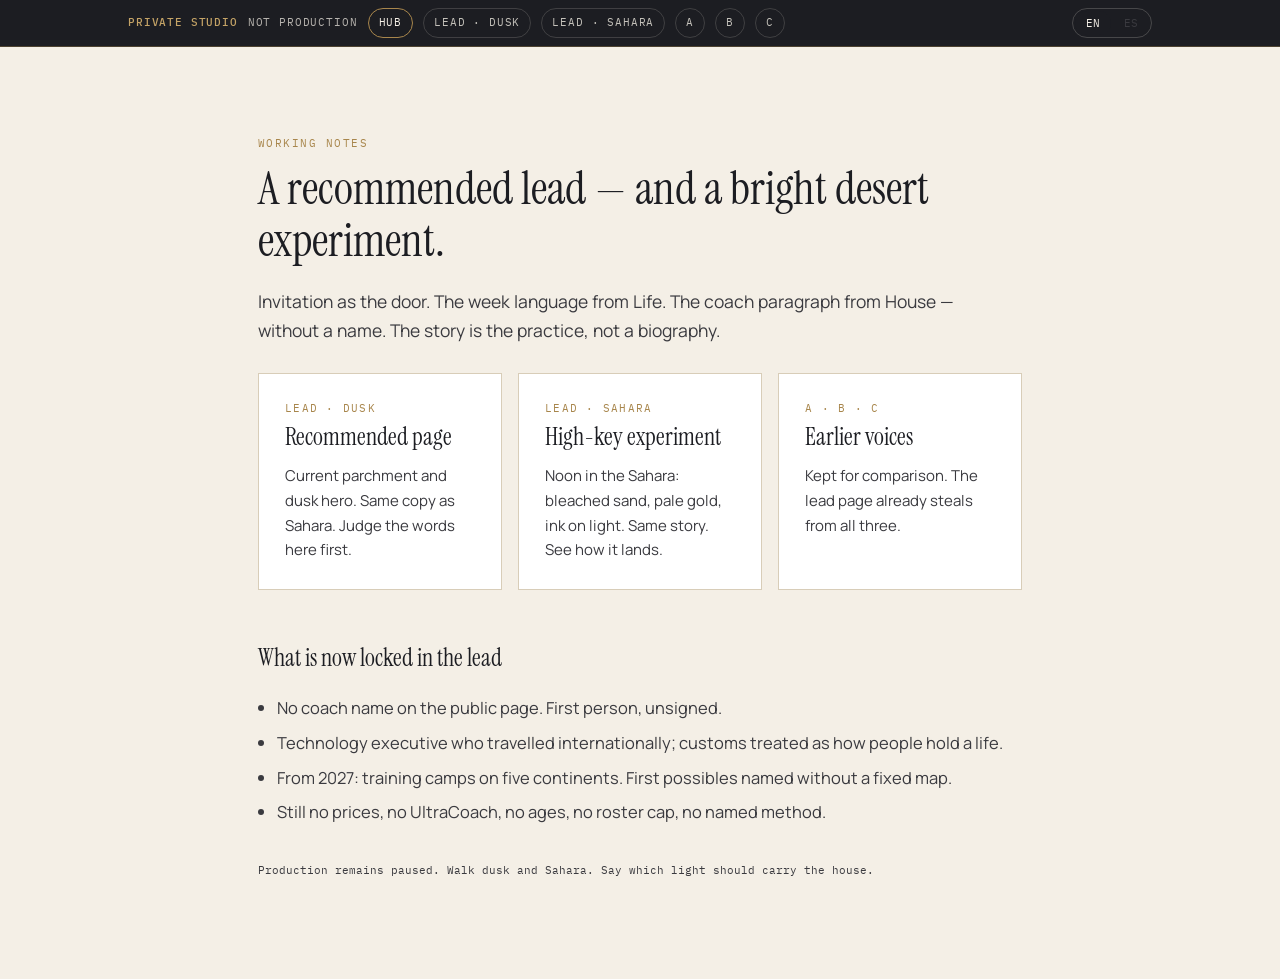
==== commit 98adeba2: "Studio hub and Sahara theme CSS" ====
--- a/index.html
+++ b/index.html
@@ -15,9 +15,11 @@
   <b>Private studio</b>
   <span class="i-en">not production</span><span class="i-es">no es producción</span>
   <a class="on" href="index.html">Hub</a>
-  <a href="a.html">A · Invitation</a>
-  <a href="b.html">B · House</a>
-  <a href="c.html">C · Life</a>
+  <a href="lead.html">Lead · dusk</a>
+  <a href="sahara.html">Lead · Sahara</a>
+  <a href="a.html">A</a>
+  <a href="b.html">B</a>
+  <a href="c.html">C</a>
   <div class="langs" style="margin-left:auto;border-color:rgba(244,239,230,.2)">
     <button id="b-en" class="on" type="button" onclick="setLang('en')">EN</button>
     <button id="b-es" type="button" onclick="setLang('es')">ES</button>
@@ -26,29 +28,21 @@
 <section>
   <div class="wrap notes">
     <div class="mlabel"><span class="i-en">Working notes</span><span class="i-es">Notas de trabajo</span></div>
-    <h2><span class="i-en">Three public faces of the same practice.</span><span class="i-es">Tres caras públicas de la misma práctica.</span></h2>
-    <p class="lead"><span class="i-en">The first page read as a strategy memo. These versions keep the strategy off the page and speak to the people who might want in — and to the wider sport watching from the side.</span><span class="i-es">La primera página se leía como un memorándum de estrategia. Estas versiones dejan la estrategia fuera y hablan a quien podría querer entrar — y al deporte que observa desde un lado.</span></p>
+    <h2><span class="i-en">A recommended lead — and a bright desert experiment.</span><span class="i-es">Una voz recomendada — y un experimento de desierto claro.</span></h2>
+    <p class="lead"><span class="i-en">Invitation as the door. The week language from Life. The coach paragraph from House — without a name. The story is the practice, not a biography.</span><span class="i-es">La invitación como puerta. El lenguaje de la semana de La vida. El párrafo del coach de La casa — sin nombre. La historia es la práctica, no una biografía.</span></p>
     <div class="compare">
-      <a class="card" href="a.html"><div class="ver">Version A</div><h3><span class="i-en">The invitation</span><span class="i-es">La invitación</span></h3><p><span class="i-en">Belonging. A small circle of athletes who travel far on purpose. Apply to the founding season.</span><span class="i-es">Pertenencia. Un círculo reducido de atletas que viajan lejos a propósito. Solicitar la temporada fundacional.</span></p></a>
-      <a class="card" href="b.html"><div class="ver">Version B</div><h3><span class="i-en">The house</span><span class="i-es">La casa</span></h3><p><span class="i-en">Craft and presence. Alejandro in first person. A house in the sport that organizers and brands can recognize.</span><span class="i-es">Oficio y presencia. Alejandro en primera persona. Una casa en el deporte que organizadores y marcas pueden reconocer.</span></p></a>
-      <a class="card" href="c.html"><div class="ver">Version C</div><h3><span class="i-en">The life</span><span class="i-es">La vida</span></h3><p><span class="i-en">The race held inside a working life. Quiet composure. Fit before rate.</span><span class="i-es">La carrera sostenida dentro de una vida laboral. Compostura quieta. Encaje antes que tarifa.</span></p></a>
+      <a class="card" href="lead.html"><div class="ver">Lead · dusk</div><h3><span class="i-en">Recommended page</span><span class="i-es">Página recomendada</span></h3><p><span class="i-en">Current parchment and dusk hero. Same copy as Sahara. Judge the words here first.</span><span class="i-es">Pergamino y héroe al crepúsculo. El mismo texto que Sahara. Juzga primero las palabras aquí.</span></p></a>
+      <a class="card" href="sahara.html"><div class="ver">Lead · Sahara</div><h3><span class="i-en">High-key experiment</span><span class="i-es">Experimento de luz</span></h3><p><span class="i-en">Noon in the Sahara: bleached sand, pale gold, ink on light. Same story. See how it lands.</span><span class="i-es">Mediodía en el Sáhara: arena blanqueada, oro pálido, tinta sobre luz. La misma historia. A ver cómo cae.</span></p></a>
+      <a class="card" href="a.html"><div class="ver">A · B · C</div><h3><span class="i-en">Earlier voices</span><span class="i-es">Voces anteriores</span></h3><p><span class="i-en">Kept for comparison. The lead page already steals from all three.</span><span class="i-es">Se conservan para comparar. La página principal ya toma de las tres.</span></p></a>
     </div>
-    <h3 style="margin-top:48px"><span class="i-en">What changed from the first pass</span><span class="i-es">Qué cambia respecto a la primera versión</span></h3>
+    <h3 style="margin-top:48px"><span class="i-en">What is now locked in the lead</span><span class="i-es">Qué queda fijado en la versión principal</span></h3>
     <ul>
-      <li><span class="i-en">No coach confession as headline. Desire belongs to the reader.</span><span class="i-es">Sin confesión del coach como titular. El deseo pertenece a quien lee.</span></li>
-      <li><span class="i-en">No ages, no roster numbers, no named method.</span><span class="i-es">Sin edades, sin cifras de roster, sin método nombrado.</span></li>
-      <li><span class="i-en">Launch date is an opening, not a countdown gimmick.</span><span class="i-es">La fecha de lanzamiento es una apertura, no un truco de cuenta atrás.</span></li>
-      <li><span class="i-en">Inner work is spoken as mental resilience, flexible discipline, quiet composure — not “psychology.”</span><span class="i-es">El trabajo interior se dice como resiliencia mental, disciplina flexible, compostura quieta — no “psicología”.</span></li>
+      <li><span class="i-en">No coach name on the public page. First person, unsigned.</span><span class="i-es">Sin nombre del coach en la página pública. Primera persona, sin firma.</span></li>
+      <li><span class="i-en">Technology executive who travelled internationally; customs treated as how people hold a life.</span><span class="i-es">Ejecutivo de tecnología que viajó internacionalmente; las costumbres, como el modo en que las personas sostienen una vida.</span></li>
+      <li><span class="i-en">From 2027: training camps on five continents. First possibles named without a fixed map.</span><span class="i-es">Desde 2027: campamentos en cinco continentes. Primeros posibles nombrados, mapa no fijo.</span></li>
+      <li><span class="i-en">Still no prices, no UltraCoach, no ages, no roster cap, no named method.</span><span class="i-es">Sigue sin precios, sin UltraCoach, sin edades, sin tope de roster, sin método nombrado.</span></li>
     </ul>
-    <h3 style="margin-top:36px"><span class="i-en">Phrases I recommend for the inner work</span><span class="i-es">Frases que recomiendo para el trabajo interior</span></h3>
-    <ul>
-      <li><span class="i-en">Mental resilience — stays after the aid station closes.</span><span class="i-es">Resiliencia mental — permanece cuando cierra el avituallamiento.</span></li>
-      <li><span class="i-en">Flexible discipline — the week can move without the year collapsing.</span><span class="i-es">Disciplina flexible — la semana puede moverse sin que se caiga el año.</span></li>
-      <li><span class="i-en">Quiet composure — useful after midnight, not only on fresh legs.</span><span class="i-es">Compostura quieta — útil después de medianoche, no solo con piernas frescas.</span></li>
-      <li><span class="i-en">Practiced patience — the long nerve, not a mood.</span><span class="i-es">Paciencia practicada — el nervio largo, no un estado de ánimo.</span></li>
-      <li><span class="i-en">A mind that stays available — when the plan has to be rewritten at noon.</span><span class="i-es">Una mente que sigue disponible — cuando el plan hay que reescribirlo al mediodía.</span></li>
-    </ul>
-    <p class="fine" style="margin-top:36px"><span class="i-en">Production remains paused. Walk A, B and C and tell me which voice should lead — or which lines to steal from each.</span><span class="i-es">La producción sigue en pausa. Recorre A, B y C y dime qué voz debe liderar — o qué frases tomar de cada una.</span></p>
+    <p class="fine" style="margin-top:36px"><span class="i-en">Production remains paused. Walk dusk and Sahara. Say which light should carry the house.</span><span class="i-es">La producción sigue en pausa. Recorre crepúsculo y Sáhara. Di qué luz debe llevar la casa.</span></p>
   </div>
 </section>
 <script>
@@ -62,4 +56,4 @@
 try{var s=localStorage.getItem('fh-lang'); if(s) setLang(s)}catch(e){}
 </script>
 </body>
-</html>+</html>
--- a/css/studio.css
+++ b/css/studio.css
@@ -82,4 +82,39 @@
 .compare a.card:hover{border-color:var(--gold)}
 .compare .ver{font-family:var(--mono);font-size:10.5px;letter-spacing:.12em;text-transform:uppercase;color:var(--gold)}
 #ok{display:none;margin-top:12px;font-size:14px;color:var(--graphite)}
-@media (max-width:860px){.callgrid,.grid2,.compare,.grid3{grid-template-columns:1fr}nav .links{display:none}.cta.ghost{margin-left:0;margin-top:10px;display:inline-flex}nav{top:56px}}
+@media (max-width:860px){
+  .callgrid,.grid2,.compare,.grid3{grid-template-columns:1fr}
+  nav .links{display:none}
+  .cta.ghost{margin-left:0;margin-top:10px;display:inline-flex}
+  nav{top:56px}
+}
+html.sahara{
+  --ink:#3A2E1C; --graphite:#5C4C32; --parchment:#FBF6EA; --sand:#F3E6C8; --dune:#E4D2A4;
+  --gold:#B8883A; --gold-light:#C9A24A; --paper:#FFFDF6; --night:#EFE4C4;
+}
+html.sahara body{background:var(--parchment);color:var(--ink)}
+html.sahara .studio{background:#F4E7C4;color:#6A5730;border-bottom:1px solid #E0C88A}
+html.sahara .studio b{color:#8A6A28}
+html.sahara .studio a{color:#6A5730;border-color:#D7BE86}
+html.sahara .studio a.on,html.sahara .studio a:hover{border-color:var(--gold);color:var(--ink);background:rgba(255,255,255,.45)}
+html.sahara nav{background:rgba(251,246,234,.88);border-bottom-color:var(--dune)}
+html.sahara .ribbon{background:#F0E0B4;color:#6A5730}
+html.sahara .ribbon b{color:#7A5A20}
+html.sahara .hero{color:var(--ink);background:linear-gradient(180deg,#FFF8E4 0%,#F6E4B4 38%,#E8C97A 72%,#D9B05C 100%)}
+html.sahara .hero img.bg{opacity:.42;mix-blend-mode:multiply}
+html.sahara .hero .veil{background:linear-gradient(180deg,rgba(255,248,228,.15) 0%,rgba(251,246,234,.18) 42%,rgba(251,246,234,.78) 100%)}
+html.sahara .kicker{color:#8A6A28}
+html.sahara .hero h1 em{color:#8A5A18}
+html.sahara .hero p.lead{color:rgba(58,46,28,.82)}
+html.sahara .cta{background:var(--gold);color:#2A2114}
+html.sahara .cta.ghost{color:var(--ink);border-color:rgba(58,46,28,.28)}
+html.sahara section.dark{background:linear-gradient(180deg,#F4E6BE 0%,#EBD6A4 100%);color:var(--ink)}
+html.sahara section.dark .lead,html.sahara section.dark .card p{color:rgba(58,46,28,.78)}
+html.sahara section.dark .mlabel,html.sahara section.dark h2 em{color:#8A5A18}
+html.sahara section.dark .card{background:rgba(255,253,246,.55);border-color:rgba(184,136,58,.22)}
+html.sahara section.alt{background:var(--sand)}
+html.sahara .photo{background:#E8D09A;border-color:var(--dune)}
+html.sahara footer{background:#EFE0B6;color:#6A5730}
+html.sahara footer .wordmark{color:var(--ink)}
+html.sahara footer a{color:#8A5A18}
+html.sahara button[type=submit]{background:#3A2E1C;color:#FBF6EA}
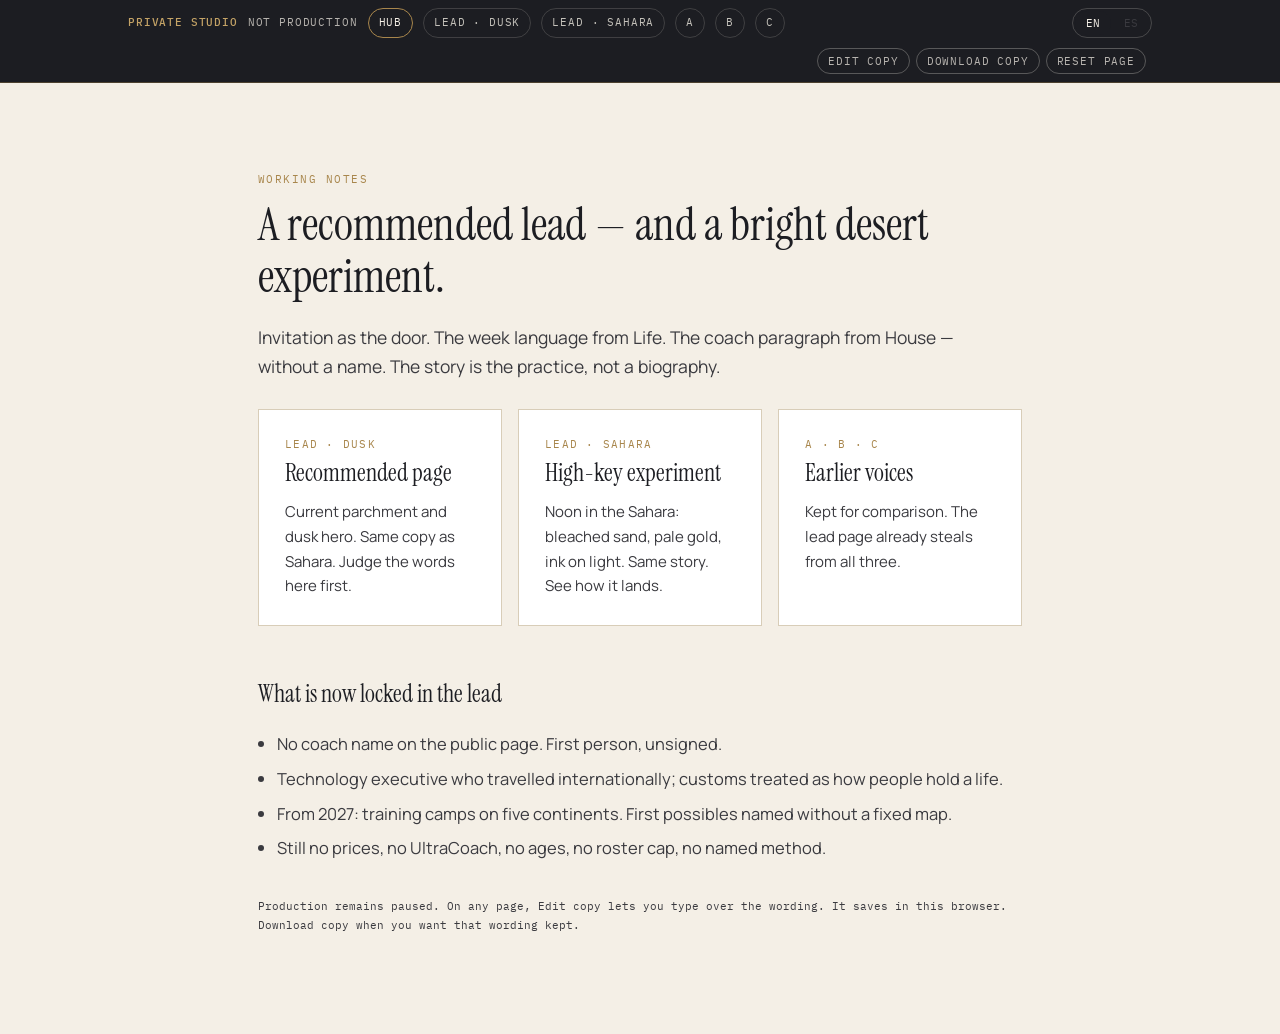
==== commit 38832658: "Add terrain photos to A, B and C, and a private copy editor. Draft wording stays in the browser and " ====
--- a/index.html
+++ b/index.html
@@ -42,7 +42,7 @@
       <li><span class="i-en">From 2027: training camps on five continents. First possibles named without a fixed map.</span><span class="i-es">Desde 2027: campamentos en cinco continentes. Primeros posibles nombrados, mapa no fijo.</span></li>
       <li><span class="i-en">Still no prices, no UltraCoach, no ages, no roster cap, no named method.</span><span class="i-es">Sigue sin precios, sin UltraCoach, sin edades, sin tope de roster, sin método nombrado.</span></li>
     </ul>
-    <p class="fine" style="margin-top:36px"><span class="i-en">Production remains paused. Walk dusk and Sahara. Say which light should carry the house.</span><span class="i-es">La producción sigue en pausa. Recorre crepúsculo y Sáhara. Di qué luz debe llevar la casa.</span></p>
+    <p class="fine" style="margin-top:36px"><span class="i-en">Production remains paused. On any page, Edit copy lets you type over the wording. It saves in this browser. Download copy when you want that wording kept.</span><span class="i-es">La producción sigue en pausa. En cualquier página, Edit copy permite reescribir el texto. Se guarda en este navegador. Download copy cuando quieras conservar esa redacción.</span></p>
   </div>
 </section>
 <script>
@@ -55,5 +55,6 @@
 }
 try{var s=localStorage.getItem('fh-lang'); if(s) setLang(s)}catch(e){}
 </script>
+<script src="js/copy.js"></script>
 </body>
 </html>
--- a/css/studio.css
+++ b/css/studio.css
@@ -118,3 +118,12 @@
 html.sahara footer .wordmark{color:var(--ink)}
 html.sahara footer a{color:#8A5A18}
 html.sahara button[type=submit]{background:#3A2E1C;color:#FBF6EA}
+
+.copytools{display:inline-flex;align-items:center;gap:6px;margin-left:auto;flex-wrap:wrap}
+.copytools button{border:1px solid rgba(244,239,230,.28);background:transparent;color:inherit;font-family:var(--mono);font-size:10.5px;letter-spacing:.08em;text-transform:uppercase;padding:5px 10px;border-radius:999px;cursor:pointer}
+.copytools button:hover{border-color:var(--gold);color:var(--parchment)}
+html.sahara .copytools button{color:#6A5730;border-color:#D7BE86}
+html.sahara .copytools button:hover{color:var(--ink);border-color:var(--gold)}
+#copy-status{letter-spacing:.04em;text-transform:none;font-size:10.5px;opacity:.85}
+.is-editable{outline:1px dashed rgba(196,163,102,.9);outline-offset:3px;border-radius:2px;cursor:text}
+body.copy-on .is-editable:focus{outline:2px solid var(--gold);background:rgba(168,134,76,.14)}
